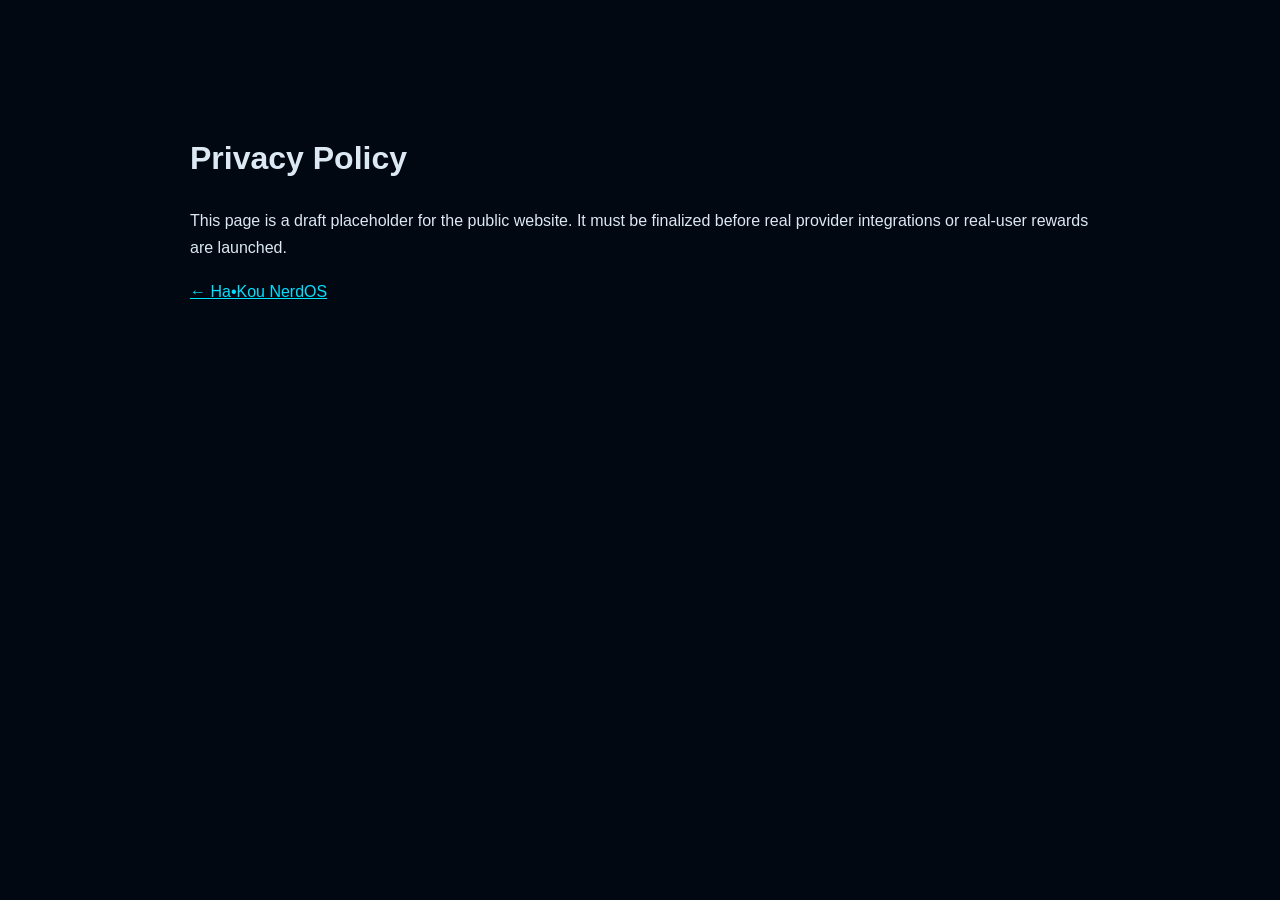
==== privacy.html @ 07b63ea6 "Publish HaKou NerdOS website" ====
<!doctype html><meta charset="utf-8"><title>Privacy Policy — Ha•Kou NerdOS</title><style>body{font:16px Segoe UI,Arial;background:#020812;color:#dce8f3;max-width:900px;margin:80px auto;padding:30px;line-height:1.7}a{color:#00e0ff}</style><h1>Privacy Policy</h1><p>This page is a draft placeholder for the public website. It must be finalized before real provider integrations or real-user rewards are launched.</p><p><a href="index.html">← Ha•Kou NerdOS</a></p>
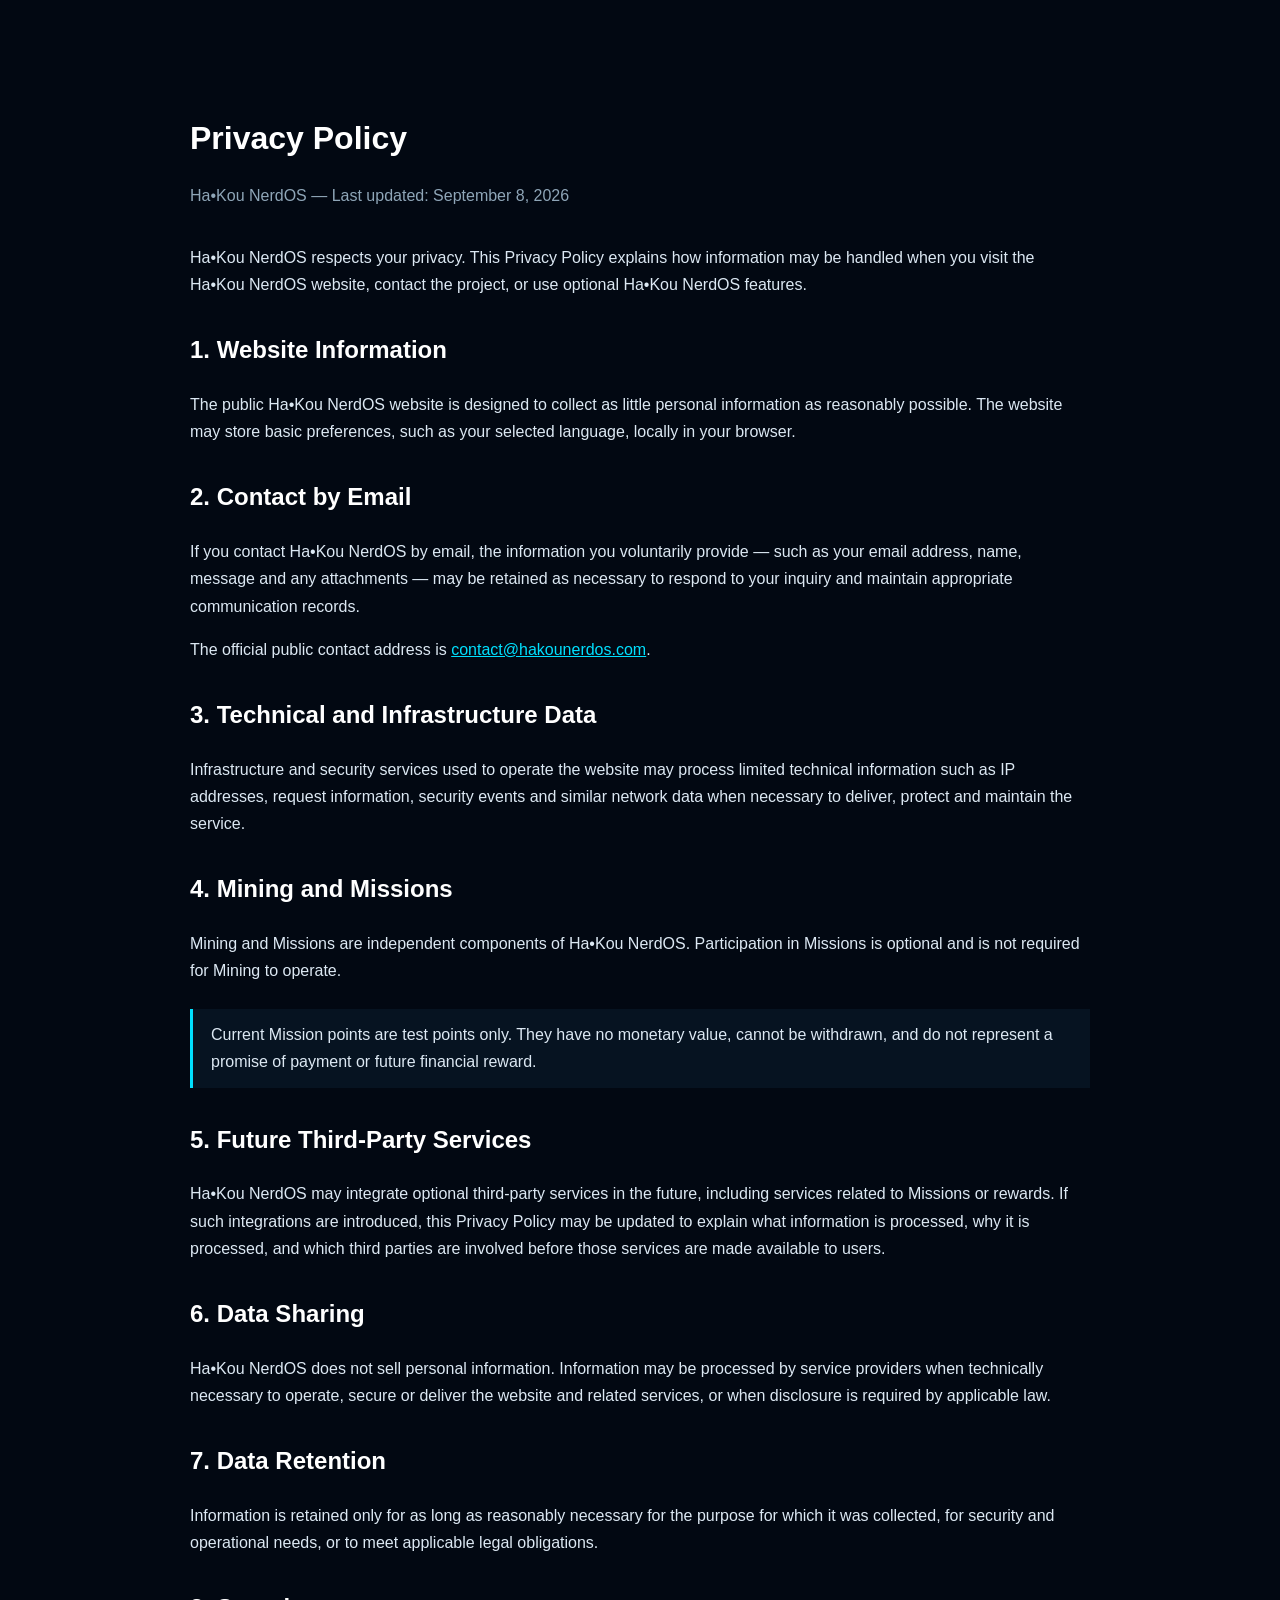
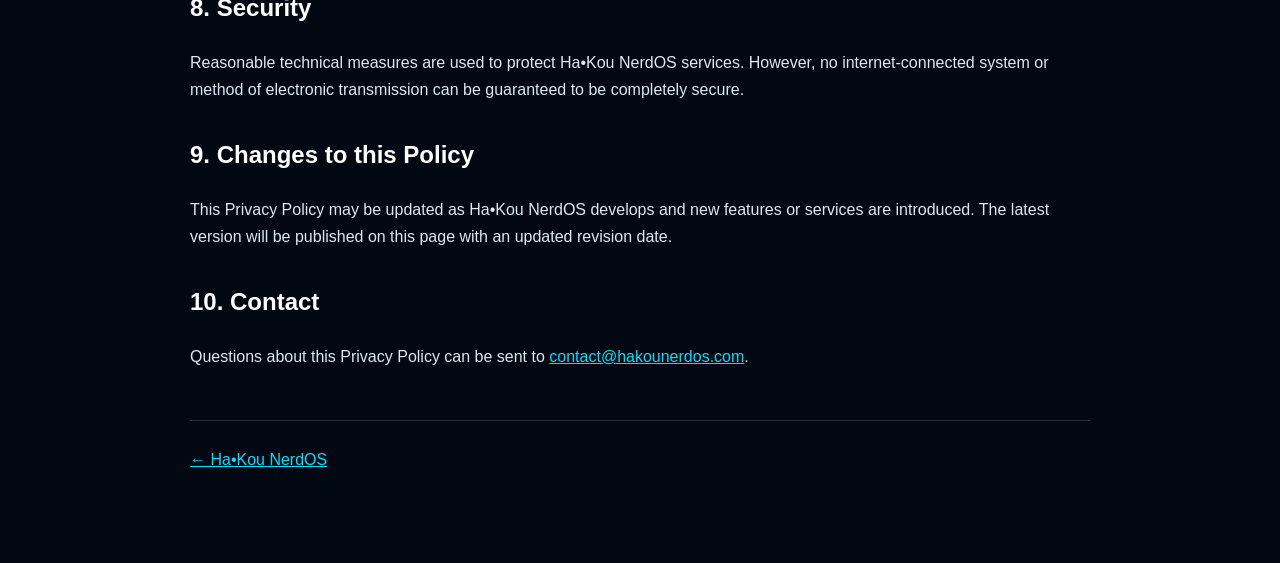
==== commit dcc7b573: "Add Privacy Policy and Terms of Service" ====
--- a/privacy.html
+++ b/privacy.html
@@ -1 +1,149 @@
-<!doctype html><meta charset="utf-8"><title>Privacy Policy — Ha•Kou NerdOS</title><style>body{font:16px Segoe UI,Arial;background:#020812;color:#dce8f3;max-width:900px;margin:80px auto;padding:30px;line-height:1.7}a{color:#00e0ff}</style><h1>Privacy Policy</h1><p>This page is a draft placeholder for the public website. It must be finalized before real provider integrations or real-user rewards are launched.</p><p><a href="index.html">← Ha•Kou NerdOS</a></p>+<!doctype html>
+<html lang="en">
+<head>
+<meta charset="utf-8">
+<meta name="viewport" content="width=device-width, initial-scale=1">
+<title>Privacy Policy — Ha•Kou NerdOS</title>
+
+<style>
+body{
+    font:16px "Segoe UI",Arial,sans-serif;
+    background:#020812;
+    color:#dce8f3;
+    max-width:900px;
+    margin:60px auto;
+    padding:30px;
+    line-height:1.7;
+}
+h1,h2{color:#ffffff}
+h1{margin-bottom:8px}
+h2{margin-top:32px}
+a{color:#00e0ff}
+.meta{color:#8fa6b8;margin-bottom:35px}
+.notice{
+    border-left:3px solid #00e0ff;
+    padding:12px 18px;
+    background:#061321;
+    margin:25px 0;
+}
+footer{
+    margin-top:50px;
+    padding-top:25px;
+    border-top:1px solid #183044;
+    color:#8fa6b8;
+}
+</style>
+</head>
+
+<body>
+
+<h1>Privacy Policy</h1>
+<p class="meta">Ha•Kou NerdOS — Last updated: September 8, 2026</p>
+
+<p>
+Ha•Kou NerdOS respects your privacy. This Privacy Policy explains how
+information may be handled when you visit the Ha•Kou NerdOS website,
+contact the project, or use optional Ha•Kou NerdOS features.
+</p>
+
+<h2>1. Website Information</h2>
+
+<p>
+The public Ha•Kou NerdOS website is designed to collect as little personal
+information as reasonably possible. The website may store basic preferences,
+such as your selected language, locally in your browser.
+</p>
+
+<h2>2. Contact by Email</h2>
+
+<p>
+If you contact Ha•Kou NerdOS by email, the information you voluntarily
+provide — such as your email address, name, message and any attachments —
+may be retained as necessary to respond to your inquiry and maintain
+appropriate communication records.
+</p>
+
+<p>
+The official public contact address is
+<a href="mailto:contact@hakounerdos.com">contact@hakounerdos.com</a>.
+</p>
+
+<h2>3. Technical and Infrastructure Data</h2>
+
+<p>
+Infrastructure and security services used to operate the website may process
+limited technical information such as IP addresses, request information,
+security events and similar network data when necessary to deliver, protect
+and maintain the service.
+</p>
+
+<h2>4. Mining and Missions</h2>
+
+<p>
+Mining and Missions are independent components of Ha•Kou NerdOS.
+Participation in Missions is optional and is not required for Mining to
+operate.
+</p>
+
+<div class="notice">
+Current Mission points are test points only. They have no monetary value,
+cannot be withdrawn, and do not represent a promise of payment or future
+financial reward.
+</div>
+
+<h2>5. Future Third-Party Services</h2>
+
+<p>
+Ha•Kou NerdOS may integrate optional third-party services in the future,
+including services related to Missions or rewards. If such integrations are
+introduced, this Privacy Policy may be updated to explain what information
+is processed, why it is processed, and which third parties are involved
+before those services are made available to users.
+</p>
+
+<h2>6. Data Sharing</h2>
+
+<p>
+Ha•Kou NerdOS does not sell personal information. Information may be
+processed by service providers when technically necessary to operate,
+secure or deliver the website and related services, or when disclosure is
+required by applicable law.
+</p>
+
+<h2>7. Data Retention</h2>
+
+<p>
+Information is retained only for as long as reasonably necessary for the
+purpose for which it was collected, for security and operational needs, or
+to meet applicable legal obligations.
+</p>
+
+<h2>8. Security</h2>
+
+<p>
+Reasonable technical measures are used to protect Ha•Kou NerdOS services.
+However, no internet-connected system or method of electronic transmission
+can be guaranteed to be completely secure.
+</p>
+
+<h2>9. Changes to this Policy</h2>
+
+<p>
+This Privacy Policy may be updated as Ha•Kou NerdOS develops and new
+features or services are introduced. The latest version will be published
+on this page with an updated revision date.
+</p>
+
+<h2>10. Contact</h2>
+
+<p>
+Questions about this Privacy Policy can be sent to
+<a href="mailto:contact@hakounerdos.com">contact@hakounerdos.com</a>.
+</p>
+
+<footer>
+<a href="index.html">← Ha•Kou NerdOS</a>
+</footer>
+
+</body>
+</html>
